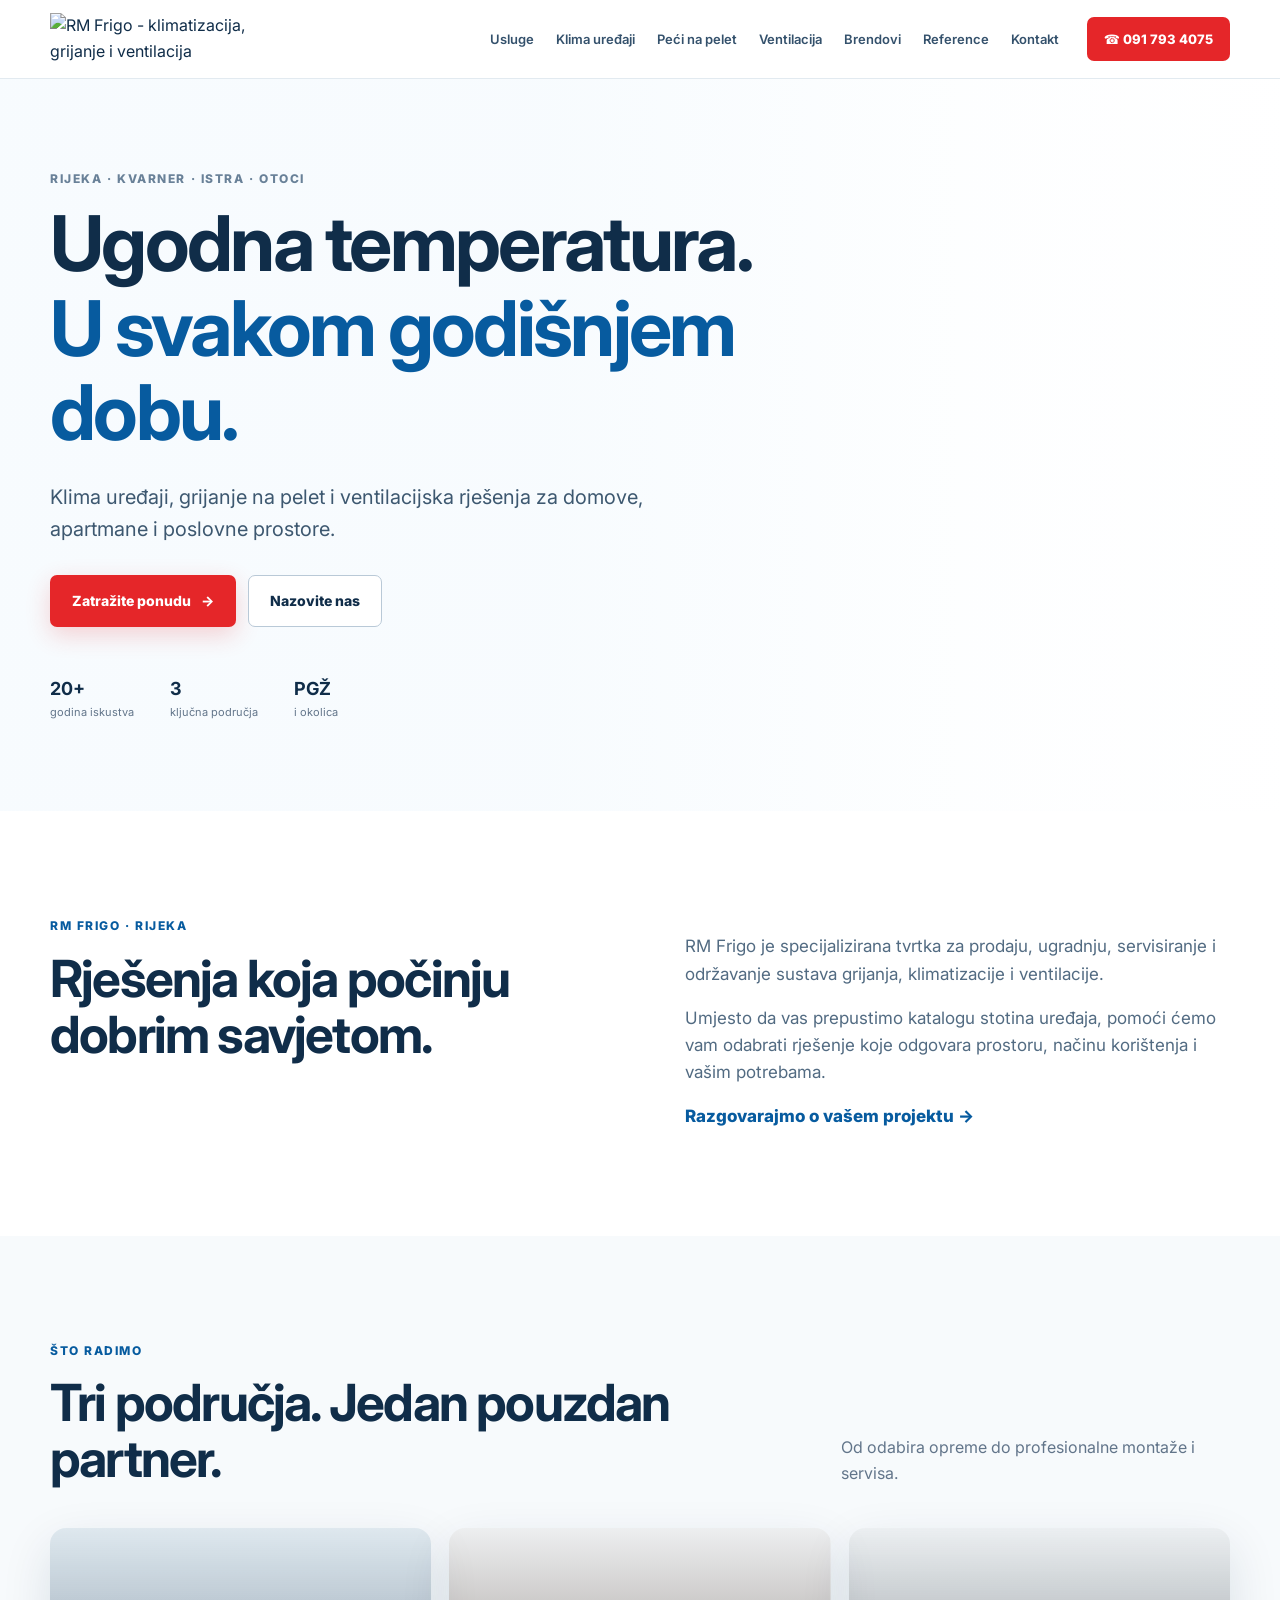
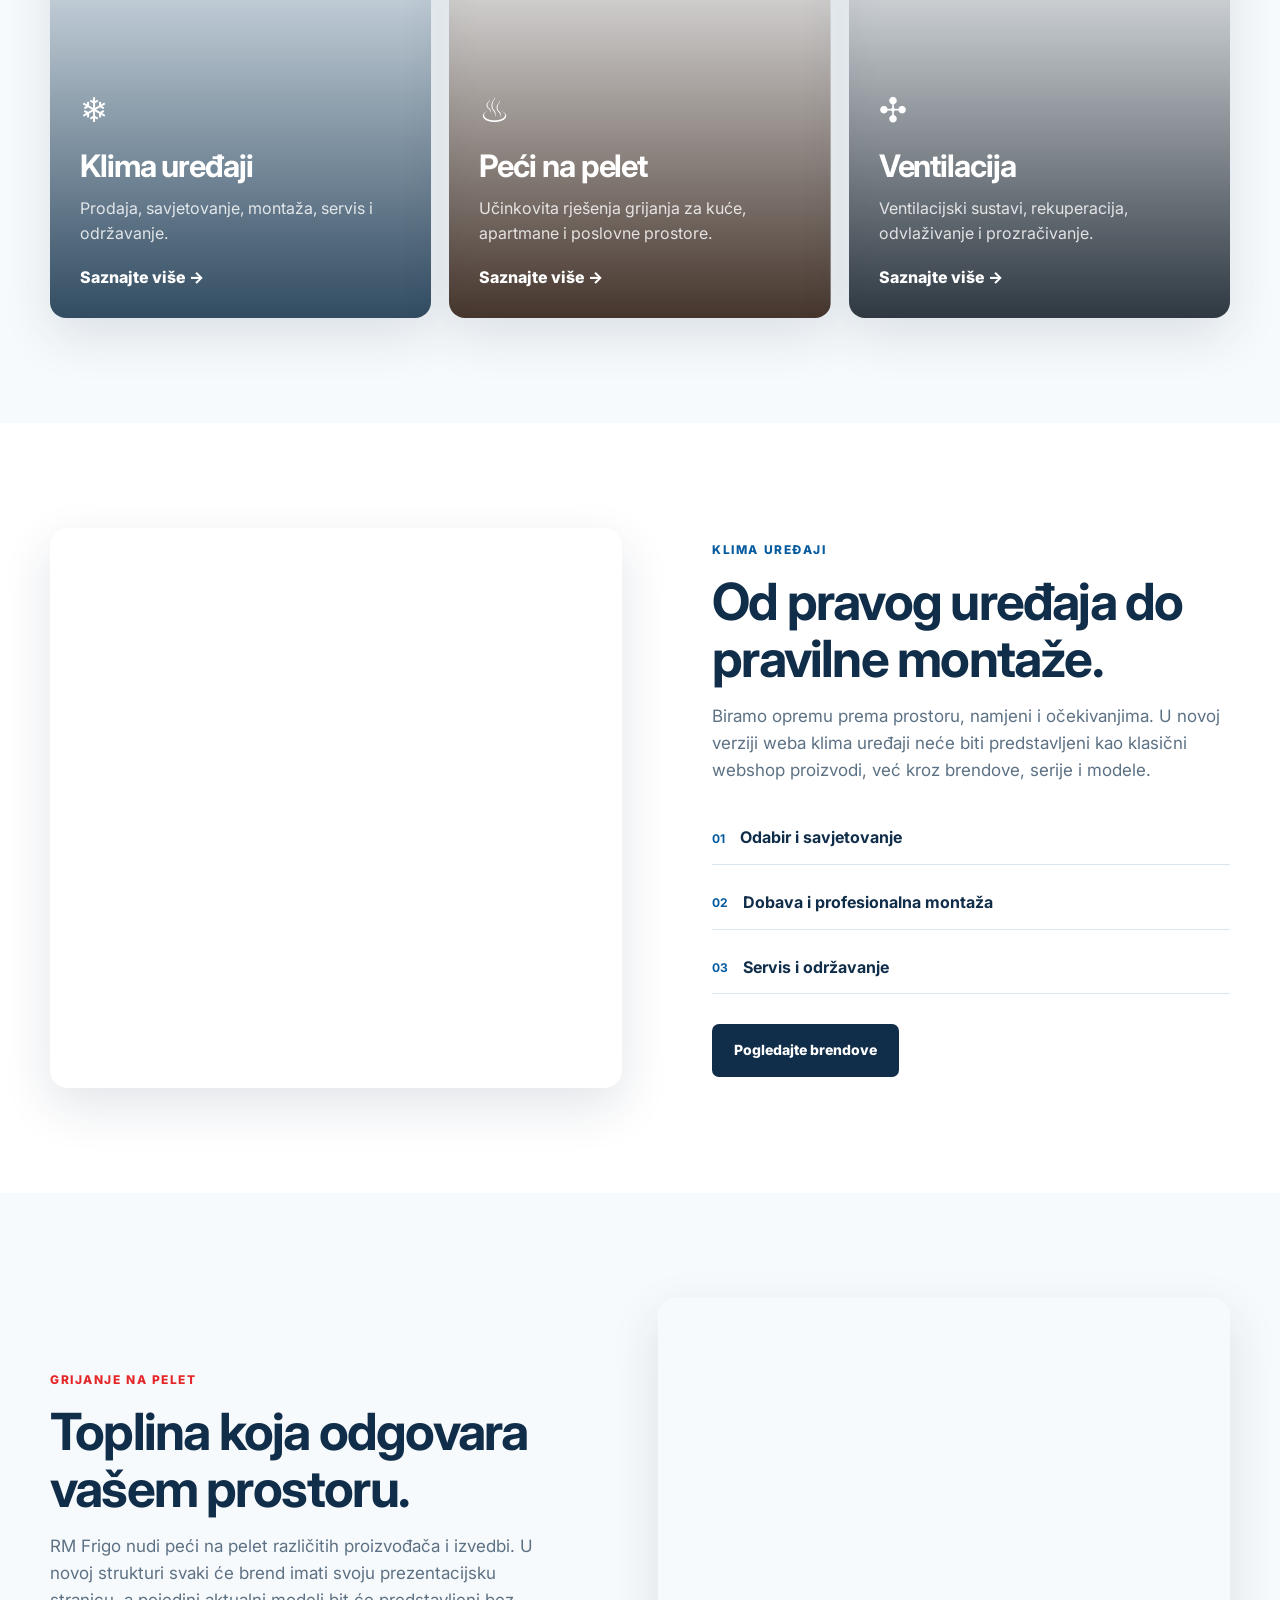
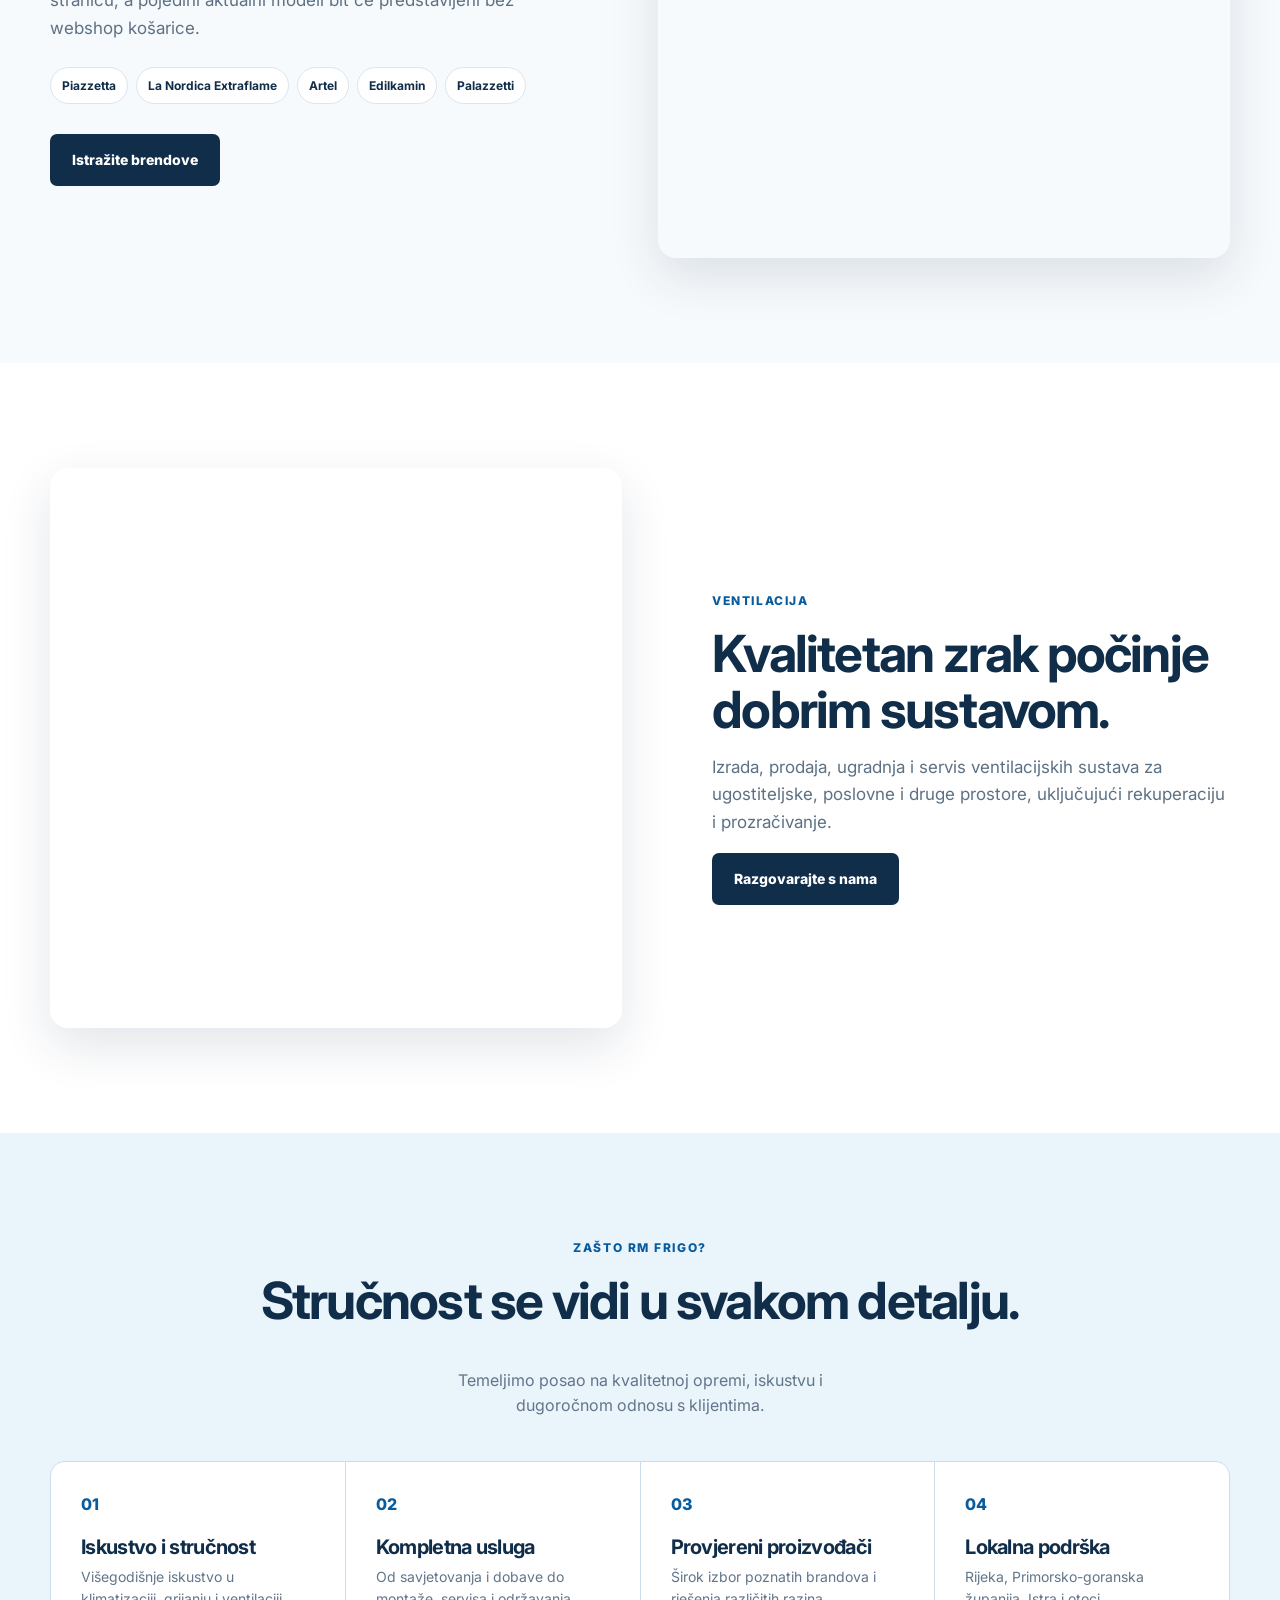
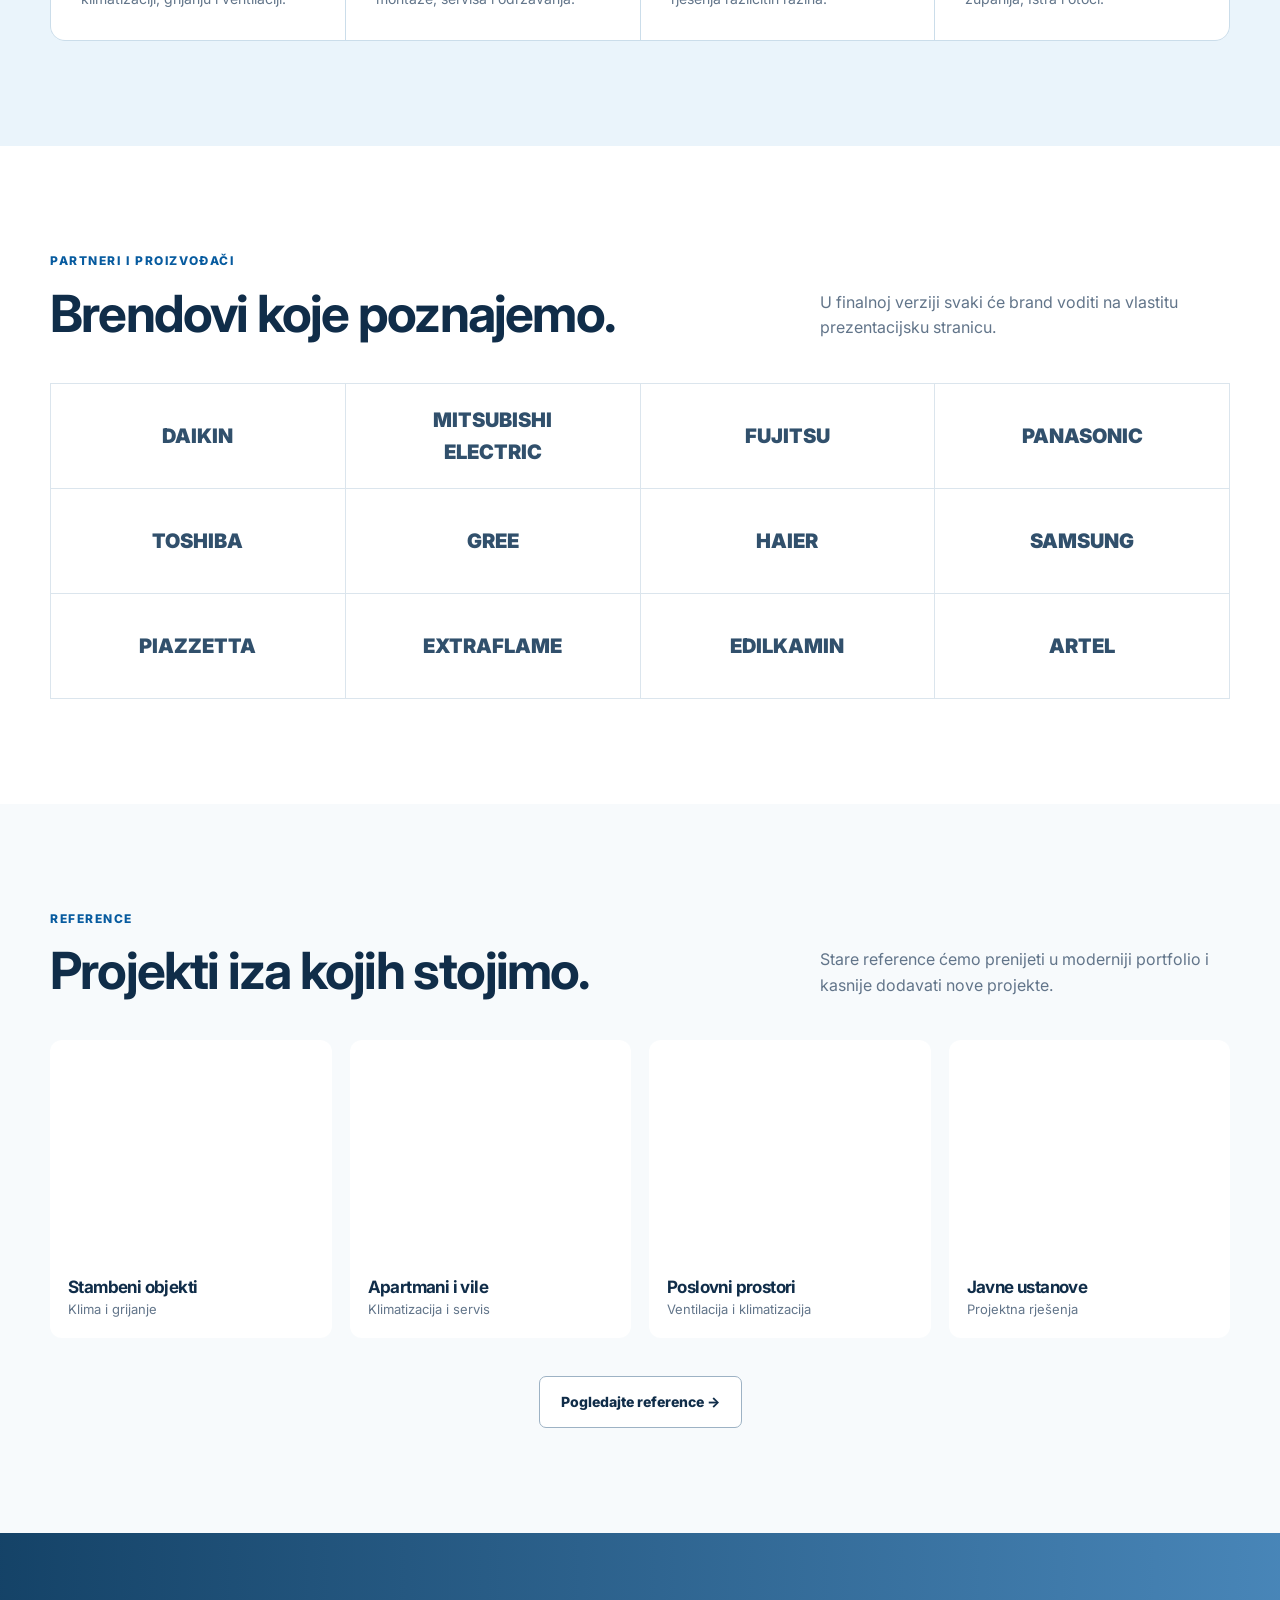
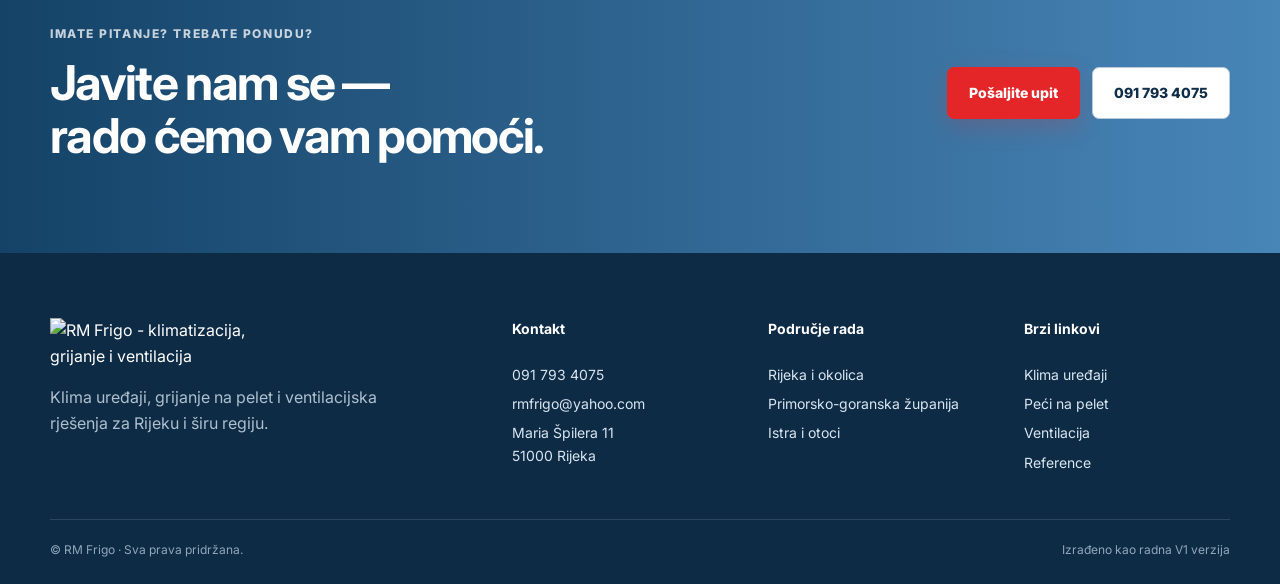
==== index.html @ 2dd7a00b "Add files via upload" ====
<!doctype html>
<html lang="hr">
<head>
  <meta charset="utf-8">
  <meta name="viewport" content="width=device-width, initial-scale=1">
  <title>RM Frigo | Klimatizacija, grijanje i ventilacija</title>
  <meta name="description" content="RM Frigo Rijeka – klima uređaji, grijanje na pelet, ventilacija, montaža i servis.">
  <link rel="preconnect" href="https://fonts.googleapis.com">
  <link rel="preconnect" href="https://fonts.gstatic.com" crossorigin>
  <link href="https://fonts.googleapis.com/css2?family=Inter:wght@400;500;600;700;800&display=swap" rel="stylesheet">
  <link rel="stylesheet" href="styles.css">
</head>
<body>
<header class="site-header" id="top">
  <div class="container nav-wrap">
    <a class="brand" href="#top" aria-label="RM Frigo početna">
      <!-- Privremeni znak. Originalni RM Frigo logo ćemo ubaciti kada ga dobijemo kao datoteku. -->
      <img class="brand-logo" src="https://rmfrigo.hr/wordpress/wp-content/uploads/2014/05/klima-uredjaji-rijeka-peci-na-pelet-rm-frigo-logo12.png" alt="RM Frigo - klimatizacija, grijanje i ventilacija">
    </a>

    <button class="menu-toggle" aria-label="Otvori izbornik" aria-expanded="false">
      <span></span><span></span><span></span>
    </button>

    <nav class="main-nav">
      <a href="#usluge">Usluge</a>
      <a href="#klima">Klima uređaji</a>
      <a href="#peleti">Peći na pelet</a>
      <a href="#ventilacija">Ventilacija</a>
      <a href="#brendovi">Brendovi</a>
      <a href="#reference">Reference</a>
      <a href="#kontakt">Kontakt</a>
    </nav>

    <a class="nav-phone" href="tel:+385917934075">
      <span>☎</span> 091 793 4075
    </a>
  </div>
</header>

<main>
  <section class="hero">
    <div class="hero-image"></div>
    <div class="hero-overlay"></div>
    <div class="container hero-content">
      <div class="eyebrow">Rijeka · Kvarner · Istra · otoci</div>
      <h1>Ugodna temperatura.<br><span>U svakom godišnjem dobu.</span></h1>
      <p class="hero-lead">Klima uređaji, grijanje na pelet i ventilacijska rješenja za domove, apartmane i poslovne prostore.</p>
      <div class="hero-actions">
        <a class="btn btn-primary" href="#kontakt">Zatražite ponudu <span>→</span></a>
        <a class="btn btn-light" href="tel:+385917934075">Nazovite nas</a>
      </div>
      <div class="trust-row">
        <div><strong>20+</strong><span>godina iskustva</span></div>
        <div><strong>3</strong><span>ključna područja</span></div>
        <div><strong>PGŽ</strong><span>i okolica</span></div>
      </div>
    </div>
  </section>

  <section class="intro section">
    <div class="container split">
      <div>
        <div class="eyebrow blue">RM FRIGO · RIJEKA</div>
        <h2>Rješenja koja počinju dobrim savjetom.</h2>
      </div>
      <div class="intro-copy">
        <p>RM Frigo je specijalizirana tvrtka za prodaju, ugradnju, servisiranje i održavanje sustava grijanja, klimatizacije i ventilacije.</p>
        <p>Umjesto da vas prepustimo katalogu stotina uređaja, pomoći ćemo vam odabrati rješenje koje odgovara prostoru, načinu korištenja i vašim potrebama.</p>
        <a class="text-link" href="#kontakt">Razgovarajmo o vašem projektu →</a>
      </div>
    </div>
  </section>

  <section class="services section" id="usluge">
    <div class="container">
      <div class="section-head">
        <div>
          <div class="eyebrow blue">ŠTO RADIMO</div>
          <h2>Tri područja. Jedan pouzdan partner.</h2>
        </div>
        <p>Od odabira opreme do profesionalne montaže i servisa.</p>
      </div>

      <div class="service-grid">
        <a class="service-card card-ac" href="#klima">
          <div class="service-bg"></div>
          <div class="service-content">
            <span class="service-icon">❄</span>
            <h3>Klima uređaji</h3>
            <p>Prodaja, savjetovanje, montaža, servis i održavanje.</p>
            <span class="card-link">Saznajte više →</span>
          </div>
        </a>

        <a class="service-card card-pellet" href="#peleti">
          <div class="service-bg"></div>
          <div class="service-content">
            <span class="service-icon">♨</span>
            <h3>Peći na pelet</h3>
            <p>Učinkovita rješenja grijanja za kuće, apartmane i poslovne prostore.</p>
            <span class="card-link">Saznajte više →</span>
          </div>
        </a>

        <a class="service-card card-vent" href="#ventilacija">
          <div class="service-bg"></div>
          <div class="service-content">
            <span class="service-icon">✣</span>
            <h3>Ventilacija</h3>
            <p>Ventilacijski sustavi, rekuperacija, odvlaživanje i prozračivanje.</p>
            <span class="card-link">Saznajte više →</span>
          </div>
        </a>
      </div>
    </div>
  </section>

  <section class="feature section" id="klima">
    <div class="container feature-grid">
      <div class="feature-photo photo-ac"></div>
      <div class="feature-copy">
        <div class="eyebrow blue">KLIMA UREĐAJI</div>
        <h2>Od pravog uređaja do pravilne montaže.</h2>
        <p>Biramo opremu prema prostoru, namjeni i očekivanjima. U novoj verziji weba klima uređaji neće biti predstavljeni kao klasični webshop proizvodi, već kroz brendove, serije i modele.</p>
        <div class="mini-list">
          <div><b>01</b><span>Odabir i savjetovanje</span></div>
          <div><b>02</b><span>Dobava i profesionalna montaža</span></div>
          <div><b>03</b><span>Servis i održavanje</span></div>
        </div>
        <a class="btn btn-dark" href="#brendovi">Pogledajte brendove</a>
      </div>
    </div>
  </section>

  <section class="feature section alt" id="peleti">
    <div class="container feature-grid reverse">
      <div class="feature-photo photo-pellet"></div>
      <div class="feature-copy">
        <div class="eyebrow red">GRIJANJE NA PELET</div>
        <h2>Toplina koja odgovara vašem prostoru.</h2>
        <p>RM Frigo nudi peći na pelet različitih proizvođača i izvedbi. U novoj strukturi svaki će brend imati svoju prezentacijsku stranicu, a pojedini aktualni modeli bit će predstavljeni bez webshop košarice.</p>
        <div class="chips">
          <span>Piazzetta</span><span>La Nordica Extraflame</span><span>Artel</span><span>Edilkamin</span><span>Palazzetti</span>
        </div>
        <a class="btn btn-dark" href="#brendovi">Istražite brendove</a>
      </div>
    </div>
  </section>

  <section class="feature section" id="ventilacija">
    <div class="container feature-grid">
      <div class="feature-photo photo-vent"></div>
      <div class="feature-copy">
        <div class="eyebrow blue">VENTILACIJA</div>
        <h2>Kvalitetan zrak počinje dobrim sustavom.</h2>
        <p>Izrada, prodaja, ugradnja i servis ventilacijskih sustava za ugostiteljske, poslovne i druge prostore, uključujući rekuperaciju i prozračivanje.</p>
        <a class="btn btn-dark" href="#kontakt">Razgovarajte s nama</a>
      </div>
    </div>
  </section>

  <section class="why section">
    <div class="container">
      <div class="section-head centered">
        <div>
          <div class="eyebrow blue">ZAŠTO RM FRIGO?</div>
          <h2>Stručnost se vidi u svakom detalju.</h2>
        </div>
        <p>Temeljimo posao na kvalitetnoj opremi, iskustvu i dugoročnom odnosu s klijentima.</p>
      </div>
      <div class="why-grid">
        <article><span>01</span><h3>Iskustvo i stručnost</h3><p>Višegodišnje iskustvo u klimatizaciji, grijanju i ventilaciji.</p></article>
        <article><span>02</span><h3>Kompletna usluga</h3><p>Od savjetovanja i dobave do montaže, servisa i održavanja.</p></article>
        <article><span>03</span><h3>Provjereni proizvođači</h3><p>Širok izbor poznatih brandova i rješenja različitih razina.</p></article>
        <article><span>04</span><h3>Lokalna podrška</h3><p>Rijeka, Primorsko-goranska županija, Istra i otoci.</p></article>
      </div>
    </div>
  </section>

  <section class="brands section" id="brendovi">
    <div class="container">
      <div class="section-head">
        <div>
          <div class="eyebrow blue">PARTNERI I PROIZVOĐAČI</div>
          <h2>Brendovi koje poznajemo.</h2>
        </div>
        <p>U finalnoj verziji svaki će brand voditi na vlastitu prezentacijsku stranicu.</p>
      </div>
      <div class="brand-grid">
        <div>DAIKIN</div><div>MITSUBISHI<br>ELECTRIC</div><div>FUJITSU</div><div>PANASONIC</div>
        <div>TOSHIBA</div><div>GREE</div><div>HAIER</div><div>SAMSUNG</div>
        <div>PIAZZETTA</div><div>EXTRAFLAME</div><div>EDILKAMIN</div><div>ARTEL</div>
      </div>
    </div>
  </section>

  <section class="projects section" id="reference">
    <div class="container">
      <div class="section-head">
        <div>
          <div class="eyebrow blue">REFERENCE</div>
          <h2>Projekti iza kojih stojimo.</h2>
        </div>
        <p>Stare reference ćemo prenijeti u moderniji portfolio i kasnije dodavati nove projekte.</p>
      </div>
      <div class="project-grid">
        <article><div class="project-img p1"></div><h3>Stambeni objekti</h3><p>Klima i grijanje</p></article>
        <article><div class="project-img p2"></div><h3>Apartmani i vile</h3><p>Klimatizacija i servis</p></article>
        <article><div class="project-img p3"></div><h3>Poslovni prostori</h3><p>Ventilacija i klimatizacija</p></article>
        <article><div class="project-img p4"></div><h3>Javne ustanove</h3><p>Projektna rješenja</p></article>
      </div>
      <div class="center"><a class="btn btn-outline" href="#kontakt">Pogledajte reference →</a></div>
    </div>
  </section>

  <section class="cta" id="kontakt">
    <div class="cta-bg"></div>
    <div class="container cta-inner">
      <div>
        <div class="eyebrow light">IMATE PITANJE? TREBATE PONUDU?</div>
        <h2>Javite nam se —<br>rado ćemo vam pomoći.</h2>
      </div>
      <div class="cta-actions">
        <a class="btn btn-primary" href="mailto:rmfrigo@yahoo.com">Pošaljite upit</a>
        <a class="btn btn-light" href="tel:+385917934075">091 793 4075</a>
      </div>
    </div>
  </section>
</main>

<footer class="footer">
  <div class="container footer-grid">
    <div>
      <a class="brand footer-brand" href="#top">
        <img class="brand-logo" src="https://rmfrigo.hr/wordpress/wp-content/uploads/2014/05/klima-uredjaji-rijeka-peci-na-pelet-rm-frigo-logo12.png" alt="RM Frigo - klimatizacija, grijanje i ventilacija">
      </a>
      <p>Klima uređaji, grijanje na pelet i ventilacijska rješenja za Rijeku i širu regiju.</p>
    </div>
    <div>
      <h4>Kontakt</h4>
      <a href="tel:+385917934075">091 793 4075</a>
      <a href="mailto:rmfrigo@yahoo.com">rmfrigo@yahoo.com</a>
      <span>Maria Špilera 11<br>51000 Rijeka</span>
    </div>
    <div>
      <h4>Područje rada</h4>
      <span>Rijeka i okolica</span>
      <span>Primorsko-goranska županija</span>
      <span>Istra i otoci</span>
    </div>
    <div>
      <h4>Brzi linkovi</h4>
      <a href="#klima">Klima uređaji</a>
      <a href="#peleti">Peći na pelet</a>
      <a href="#ventilacija">Ventilacija</a>
      <a href="#reference">Reference</a>
    </div>
  </div>
  <div class="container footer-bottom">
    <span>© RM Frigo · Sva prava pridržana.</span>
    <span>Izrađeno kao radna V1 verzija</span>
  </div>
</footer>

<script src="script.js"></script>
</body>
</html>
---- styles.css ----
:root{
  --blue:#075b9f;
  --blue-dark:#12395c;
  --blue-soft:#eaf4fb;
  --red:#e52629;
  --ink:#102d49;
  --muted:#62758a;
  --line:#dbe5ed;
  --bg:#f7fafc;
  --white:#fff;
  --shadow:0 18px 50px rgba(16,45,73,.12);
}
*{box-sizing:border-box}
html{scroll-behavior:smooth}
body{margin:0;font-family:Inter,system-ui,-apple-system,BlinkMacSystemFont,"Segoe UI",sans-serif;color:var(--ink);background:#fff;line-height:1.6}
a{color:inherit;text-decoration:none}
.container{width:min(1180px,calc(100% - 48px));margin:auto}
.site-header{position:sticky;top:0;z-index:50;background:rgba(255,255,255,.96);backdrop-filter:blur(16px);border-bottom:1px solid rgba(219,229,237,.8)}
.nav-wrap{min-height:78px;display:flex;align-items:center;gap:28px}
.brand{display:flex;align-items:center;gap:10px;flex-shrink:0}
.brand-copy{display:flex;flex-direction:column;line-height:1}
.brand-copy strong{font-size:23px;letter-spacing:-.04em}
.brand-copy small{font-size:7px;font-weight:700;letter-spacing:.08em;margin-top:5px;color:#52718d}
.brand-mark{position:relative;width:38px;height:42px;display:block}
.brand-mark i,.brand-mark b,.brand-mark em{position:absolute;display:block;border-radius:2px;transform:skewY(-18deg)}
.brand-mark i{width:28px;height:9px;background:var(--red);top:3px;left:5px}
.brand-mark b{width:28px;height:9px;background:var(--blue);top:16px;left:2px}
.brand-mark em{width:28px;height:9px;background:#50a6df;top:29px;left:0}
.main-nav{display:flex;align-items:center;gap:22px;margin-left:auto}
.main-nav a{font-size:13px;font-weight:600;color:#34516c;position:relative}
.main-nav a:hover{color:var(--blue)}
.nav-phone{background:var(--red);color:#fff;padding:12px 17px;border-radius:7px;font-size:13px;font-weight:800;white-space:nowrap}
.menu-toggle{display:none;background:none;border:0;padding:8px}
.menu-toggle span{display:block;width:24px;height:2px;background:var(--ink);margin:5px}
.hero{min-height:660px;position:relative;display:flex;align-items:center;overflow:hidden}
.hero-image{position:absolute;inset:0;background-image:url("https://images.unsplash.com/photo-1600607687939-ce8a6c25118c?auto=format&fit=crop&w=2200&q=85");background-size:cover;background-position:center}
.hero-overlay{position:absolute;inset:0;background:linear-gradient(90deg,rgba(247,251,254,.98) 0%,rgba(247,251,254,.94) 43%,rgba(247,251,254,.25) 75%,rgba(247,251,254,.02) 100%)}
.hero-content{position:relative;padding:90px 0;max-width:1180px}
.eyebrow{font-size:12px;font-weight:800;letter-spacing:.13em;text-transform:uppercase;color:#698198;margin-bottom:14px}
.eyebrow.blue{color:var(--blue)}
.eyebrow.red{color:var(--red)}
.eyebrow.light{color:rgba(255,255,255,.75)}
h1,h2,h3{line-height:1.1;letter-spacing:-.035em;margin:0}
h1{font-size:clamp(46px,6vw,78px);max-width:800px}
h1 span{color:var(--blue)}
.hero-lead{font-size:20px;max-width:620px;color:#3d5870;margin:25px 0 30px}
.hero-actions{display:flex;gap:12px;flex-wrap:wrap}
.btn{display:inline-flex;align-items:center;justify-content:center;gap:10px;border-radius:7px;padding:14px 21px;font-size:14px;font-weight:800;border:1px solid transparent;transition:.2s ease}
.btn-primary{background:var(--red);color:#fff;box-shadow:0 8px 24px rgba(229,38,41,.2)}
.btn-primary:hover{transform:translateY(-2px)}
.btn-light{background:#fff;color:var(--ink);border-color:#b9c9d7}
.btn-dark{background:var(--ink);color:#fff}
.btn-outline{background:#fff;color:var(--ink);border-color:#9db2c4}
.trust-row{display:flex;gap:36px;margin-top:48px}
.trust-row div{display:flex;flex-direction:column}
.trust-row strong{font-size:18px}
.trust-row span{font-size:11px;color:var(--muted)}
.section{padding:105px 0}
.intro{background:#fff}
.split{display:grid;grid-template-columns:1fr 1fr;gap:90px}
h2{font-size:clamp(34px,4vw,52px)}
.intro-copy{font-size:17px;color:#526b82;max-width:560px}
.text-link,.card-link{font-weight:800;color:var(--blue)}
.section-head{display:flex;justify-content:space-between;align-items:end;gap:40px;margin-bottom:42px}
.section-head>p{max-width:410px;color:var(--muted);margin:0}
.centered{display:flex;flex-direction:column;align-items:center;text-align:center}
.services{background:var(--bg)}
.service-grid{display:grid;grid-template-columns:repeat(3,1fr);gap:18px}
.service-card{height:390px;border-radius:16px;overflow:hidden;position:relative;color:#fff;box-shadow:var(--shadow)}
.service-bg{position:absolute;inset:0;background-size:cover;background-position:center;transition:transform .5s}
.service-card:hover .service-bg{transform:scale(1.04)}
.card-ac .service-bg{background-image:linear-gradient(180deg,rgba(6,73,122,.1),rgba(6,37,63,.82)),url("https://images.unsplash.com/photo-1631545806609-0d0e6b1b0a86?auto=format&fit=crop&w=1000&q=80")}
.card-pellet .service-bg{background-image:linear-gradient(180deg,rgba(53,26,8,.05),rgba(40,21,10,.86)),url("https://images.unsplash.com/photo-1604014237800-1c9102c219da?auto=format&fit=crop&w=1000&q=80")}
.card-vent .service-bg{background-image:linear-gradient(180deg,rgba(24,36,45,.05),rgba(14,25,35,.86)),url("https://images.unsplash.com/photo-1600566753190-17f0baa2a6c3?auto=format&fit=crop&w=1000&q=80")}
.service-content{position:absolute;inset:auto 30px 28px}
.service-icon{font-size:34px}
.service-content h3{font-size:31px;margin:12px 0}
.service-content p{margin:0 0 18px;color:rgba(255,255,255,.82)}
.card-link{color:#fff}
.feature{background:#fff}
.feature.alt{background:var(--bg)}
.feature-grid{display:grid;grid-template-columns:1.05fr .95fr;gap:90px;align-items:center}
.feature-grid.reverse{grid-template-columns:.95fr 1.05fr}
.feature-grid.reverse .feature-photo{order:2}
.feature-photo{min-height:560px;border-radius:18px;background-size:cover;background-position:center;box-shadow:var(--shadow)}
.photo-ac{background-image:url("https://images.unsplash.com/photo-1631545806609-0d0e6b1b0a86?auto=format&fit=crop&w=1300&q=85")}
.photo-pellet{background-image:url("https://images.unsplash.com/photo-1604014237800-1c9102c219da?auto=format&fit=crop&w=1300&q=85")}
.photo-vent{background-image:url("https://images.unsplash.com/photo-1600566753190-17f0baa2a6c3?auto=format&fit=crop&w=1300&q=85")}
.feature-copy p{color:#5d7184;font-size:17px}
.mini-list{margin:28px 0 30px;display:grid;gap:12px}
.mini-list div{display:flex;gap:15px;align-items:center;padding:13px 0;border-bottom:1px solid var(--line)}
.mini-list b{font-size:12px;color:var(--blue)}
.mini-list span{font-weight:700}
.chips{display:flex;flex-wrap:wrap;gap:8px;margin:25px 0 30px}
.chips span{border:1px solid var(--line);padding:8px 11px;border-radius:30px;font-size:12px;font-weight:700;background:#fff}
.why{background:var(--blue-soft)}
.why-grid{display:grid;grid-template-columns:repeat(4,1fr);gap:1px;background:#cbddea;border:1px solid #cbddea;border-radius:15px;overflow:hidden}
.why-grid article{background:#fff;padding:30px}
.why-grid span{color:var(--blue);font-weight:800}
.why-grid h3{font-size:20px;margin:18px 0 8px}
.why-grid p{color:var(--muted);font-size:14px;margin:0}
.brands{background:#fff}
.brand-grid{display:grid;grid-template-columns:repeat(4,1fr);border-top:1px solid var(--line);border-left:1px solid var(--line)}
.brand-grid div{min-height:105px;display:flex;align-items:center;justify-content:center;text-align:center;padding:20px;border-right:1px solid var(--line);border-bottom:1px solid var(--line);font-weight:900;font-size:20px;color:#31506c}
.projects{background:var(--bg)}
.project-grid{display:grid;grid-template-columns:repeat(4,1fr);gap:18px}
.project-grid article{background:#fff;border-radius:12px;overflow:hidden}
.project-img{height:220px;background-size:cover;background-position:center}
.p1{background-image:url("https://images.unsplash.com/photo-1600585154340-be6161a56a0c?auto=format&fit=crop&w=900&q=80")}
.p2{background-image:url("https://images.unsplash.com/photo-1600607687920-4e2a09cf159d?auto=format&fit=crop&w=900&q=80")}
.p3{background-image:url("https://images.unsplash.com/photo-1497366811353-6870744d04b2?auto=format&fit=crop&w=900&q=80")}
.p4{background-image:url("https://images.unsplash.com/photo-1517502884422-41eaead166d4?auto=format&fit=crop&w=900&q=80")}
.project-grid h3{font-size:17px;padding:18px 18px 2px}
.project-grid p{font-size:13px;color:var(--muted);padding:0 18px 18px;margin:0}
.center{text-align:center;margin-top:38px}
.cta{position:relative;color:#fff;overflow:hidden}
.cta-bg{position:absolute;inset:0;background:linear-gradient(90deg,rgba(6,55,94,.94),rgba(8,91,159,.74)),url("https://images.unsplash.com/photo-1473445361085-b9a07f55608b?auto=format&fit=crop&w=2000&q=80") center/cover}
.cta-inner{position:relative;min-height:320px;display:flex;align-items:center;justify-content:space-between;gap:50px}
.cta h2{font-size:48px}
.cta-actions{display:flex;gap:12px;flex-wrap:wrap}
.footer{background:#0e2b46;color:#d9e5ef;padding:65px 0 25px}
.footer-grid{display:grid;grid-template-columns:2fr 1fr 1fr 1fr;gap:50px}
.footer-brand{color:#fff}
.footer p{color:#aebfcd;max-width:360px}
.footer h4{margin:0 0 16px;color:#fff}
.footer-grid>div:not(:first-child){display:flex;flex-direction:column;gap:7px;font-size:14px}
.footer-bottom{border-top:1px solid rgba(255,255,255,.12);margin-top:45px;padding-top:20px;display:flex;justify-content:space-between;color:#8fa7ba;font-size:12px}
@media(max-width:1050px){
  .main-nav{gap:13px}.main-nav a{font-size:12px}.nav-phone{display:none}
}
@media(max-width:820px){
  .container{width:min(100% - 32px,680px)}
  .menu-toggle{display:block;margin-left:auto}
  .main-nav{display:none;position:absolute;top:78px;left:0;right:0;background:#fff;padding:18px 20px;flex-direction:column;align-items:flex-start;border-bottom:1px solid var(--line)}
  .main-nav.open{display:flex}
  .nav-wrap{min-height:70px}
  .hero{min-height:650px}.hero-overlay{background:linear-gradient(90deg,rgba(247,251,254,.97),rgba(247,251,254,.76))}
  .hero-content{padding:70px 0}
  .hero-lead{font-size:17px}
  .split,.feature-grid,.feature-grid.reverse{grid-template-columns:1fr;gap:35px}
  .feature-grid.reverse .feature-photo{order:0}
  .service-grid,.project-grid{grid-template-columns:1fr}
  .service-card{height:340px}
  .feature-photo{min-height:380px}
  .why-grid{grid-template-columns:1fr 1fr}
  .brand-grid{grid-template-columns:1fr 1fr}
  .section{padding:75px 0}
  .section-head{display:block}.section-head>p{margin-top:15px}
  .cta-inner{padding:70px 0;display:block}.cta-actions{margin-top:25px}
  .cta h2{font-size:38px}
  .footer-grid{grid-template-columns:1fr 1fr}
}
@media(max-width:520px){
  .container{width:calc(100% - 28px)}
  h1{font-size:43px}
  .trust-row{gap:18px}
  .trust-row strong{font-size:15px}
  .why-grid,.brand-grid,.footer-grid{grid-template-columns:1fr}
  .brand-grid div{min-height:80px}
  .footer-bottom{display:block}.footer-bottom span{display:block;margin-top:6px}
}

/* V2 — original RM Frigo logo */
.brand-logo{
  display:block;
  width:clamp(150px, 17vw, 205px);
  height:auto;
  max-height:64px;
  object-fit:contain;
  object-position:left center;
}
.site-footer .brand-logo{
  width:clamp(145px, 16vw, 190px);
  max-height:58px;
}
@media (max-width: 700px){
  .brand-logo{width:150px; max-height:54px;}
  .site-footer .brand-logo{width:145px;}
}
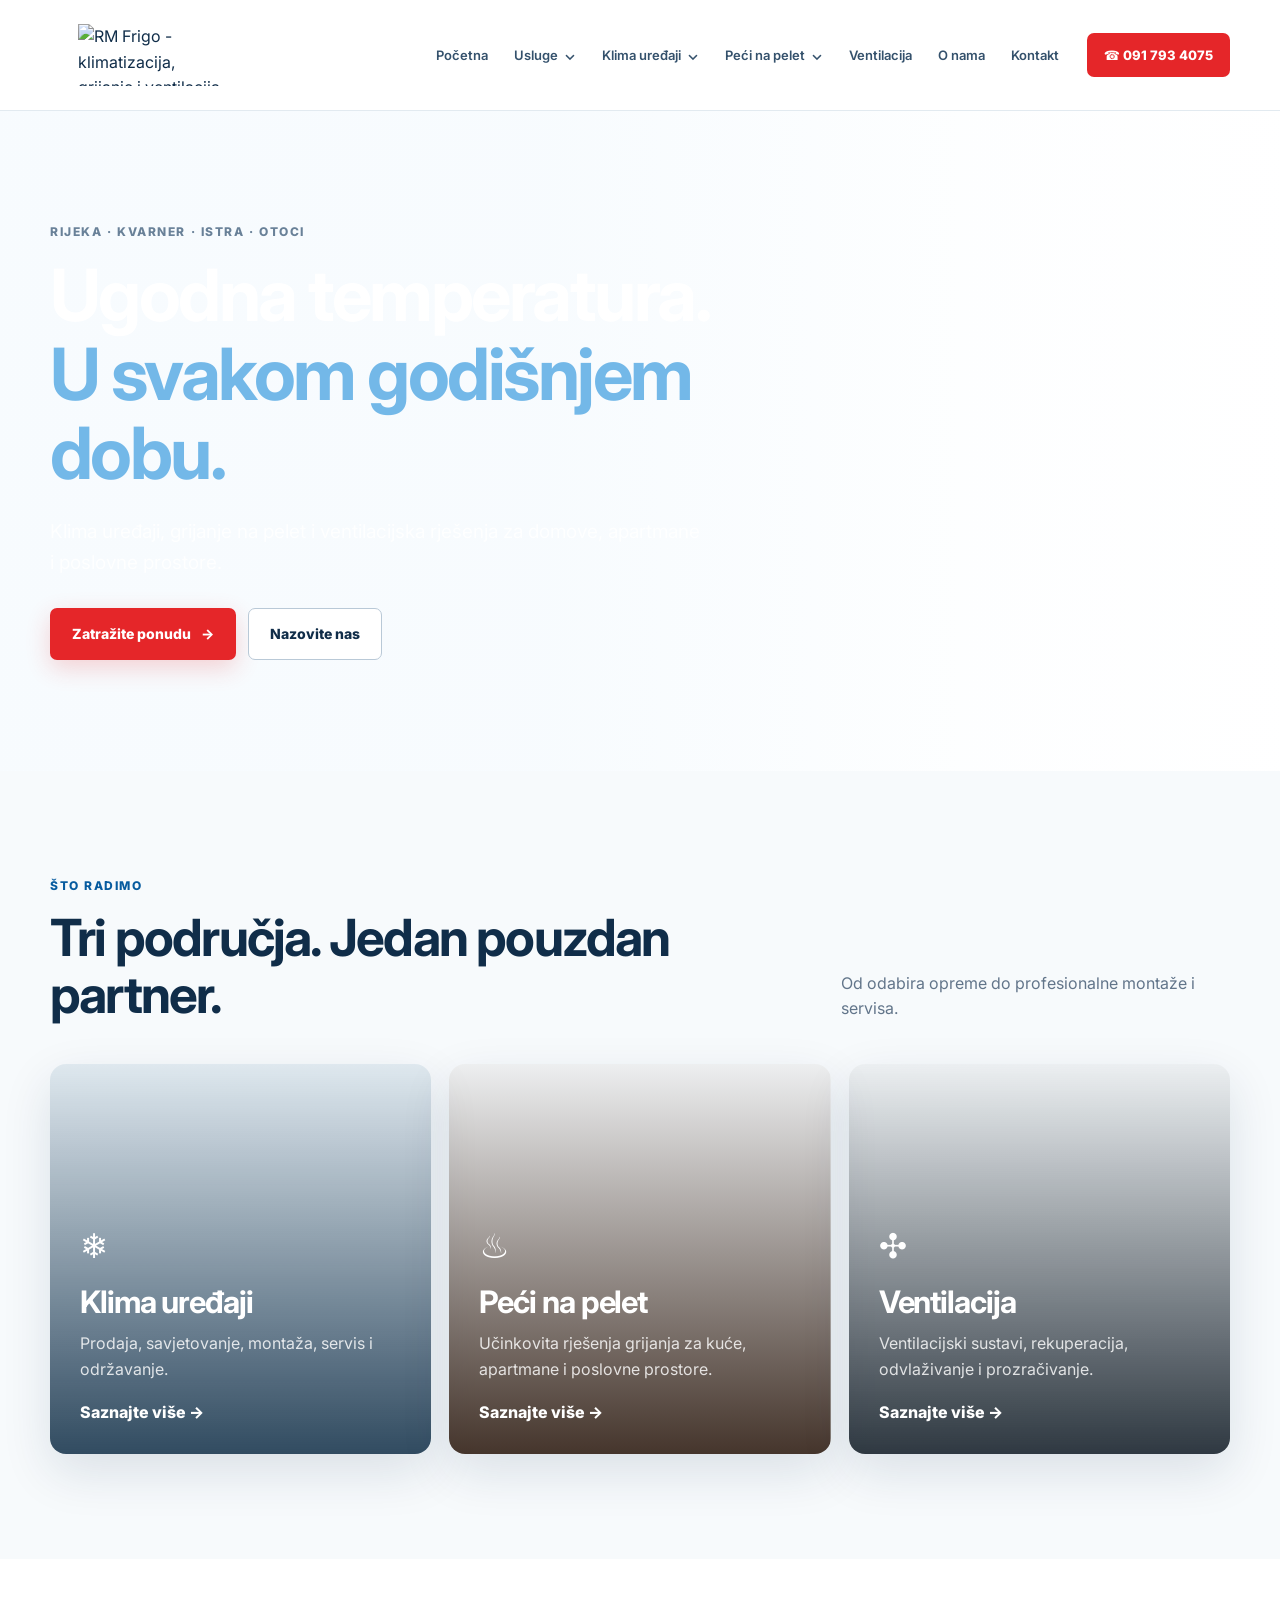
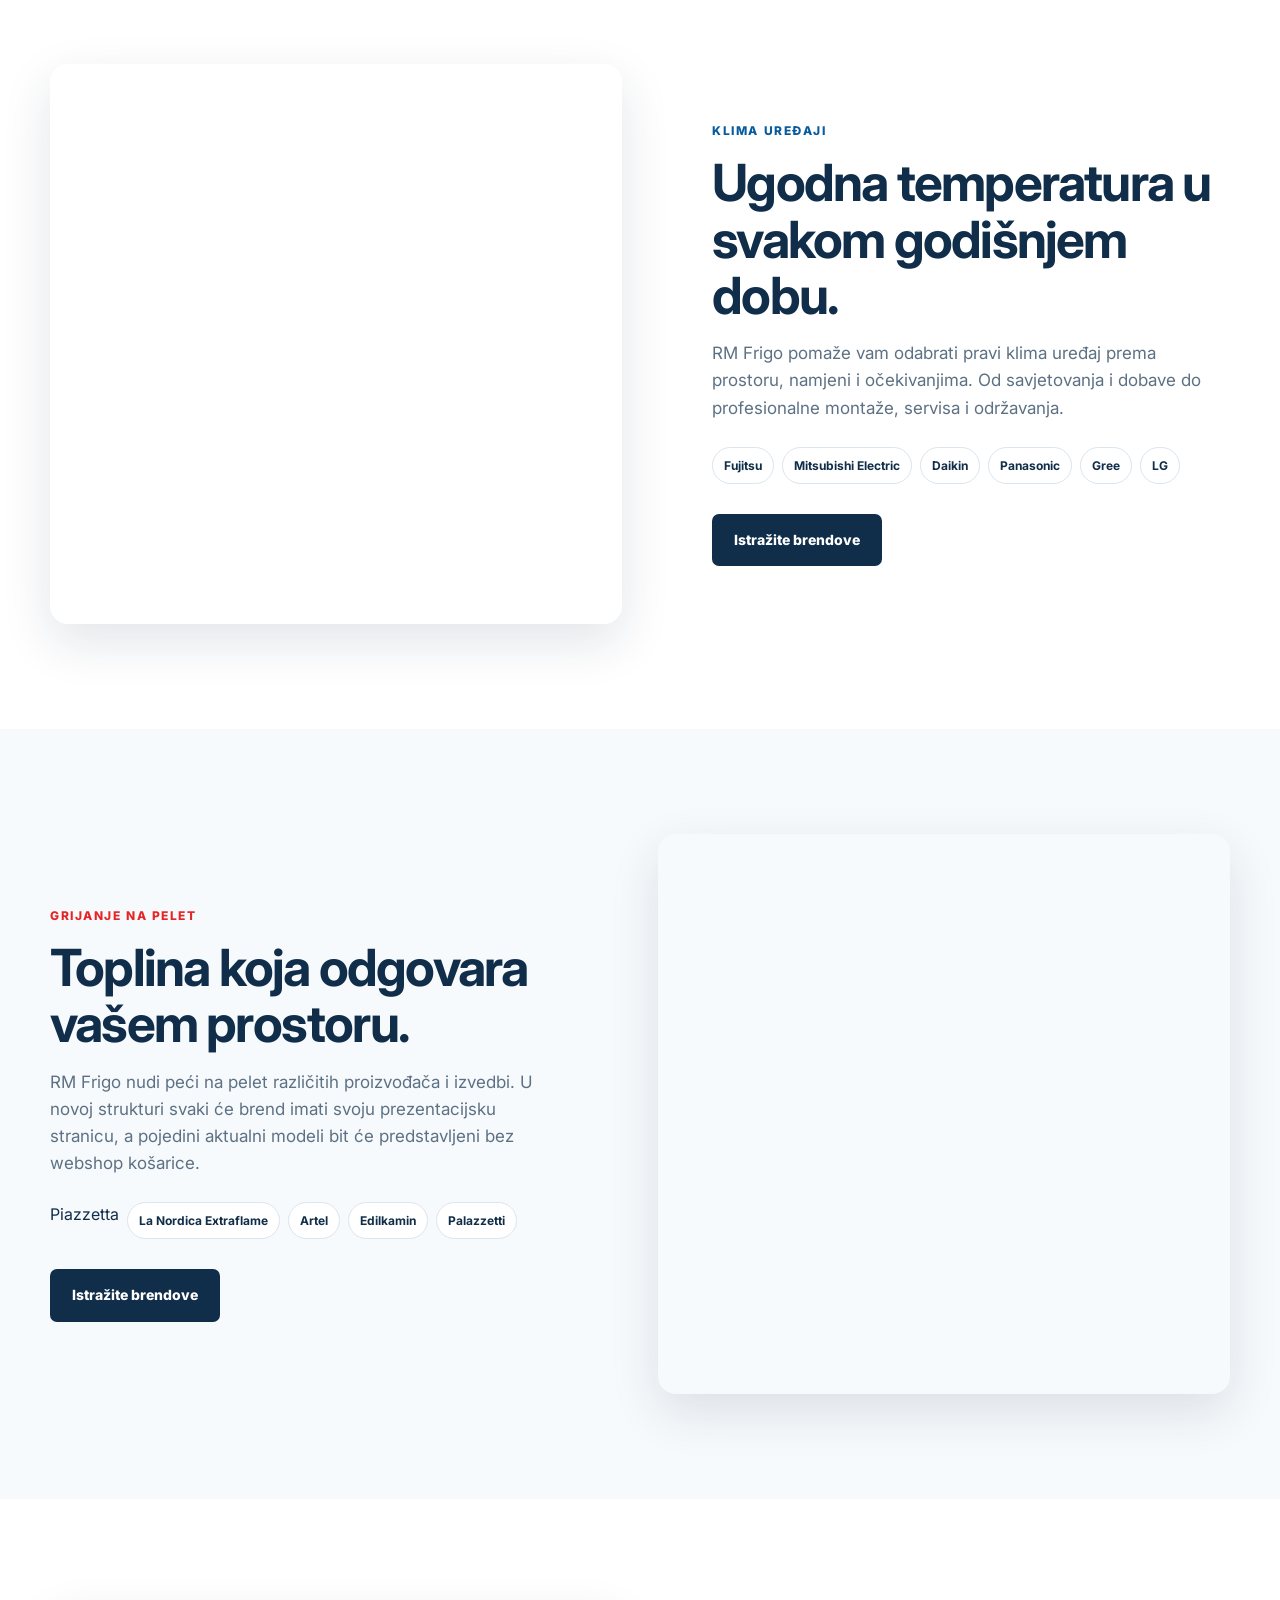
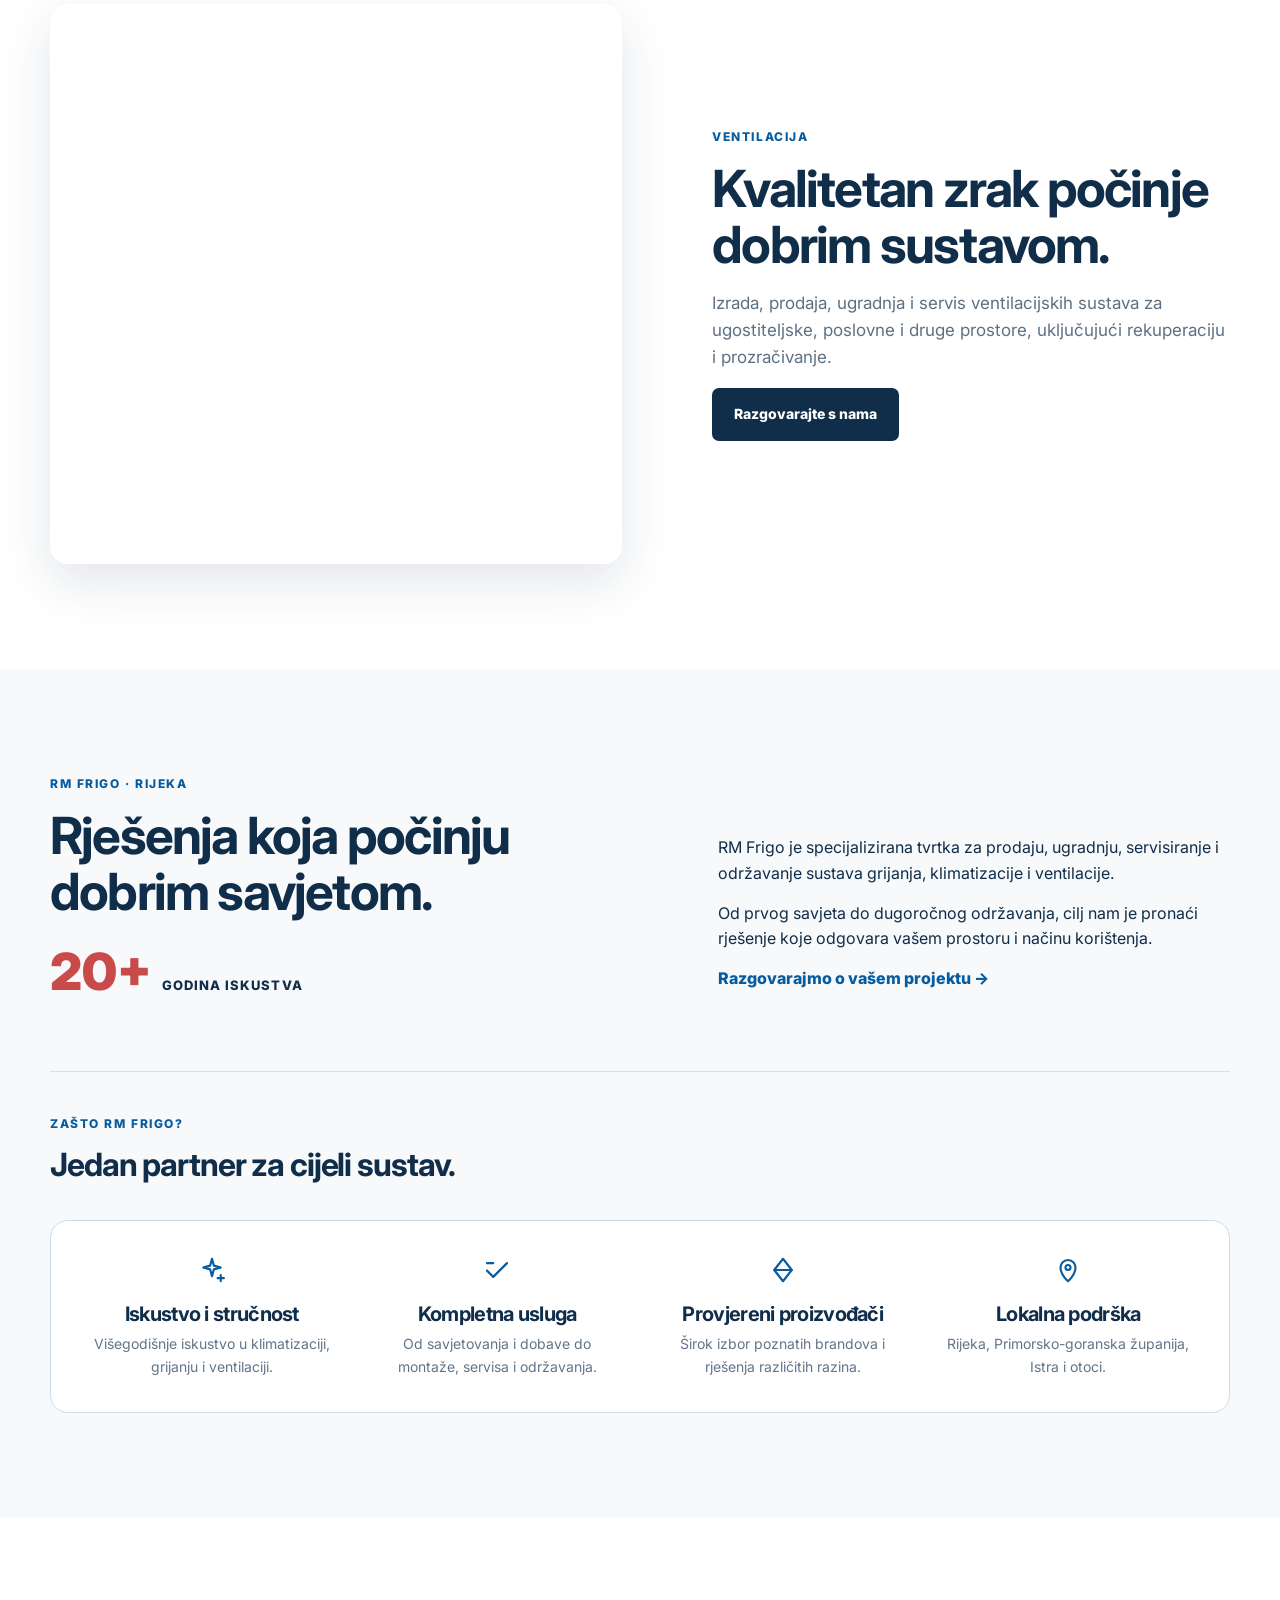
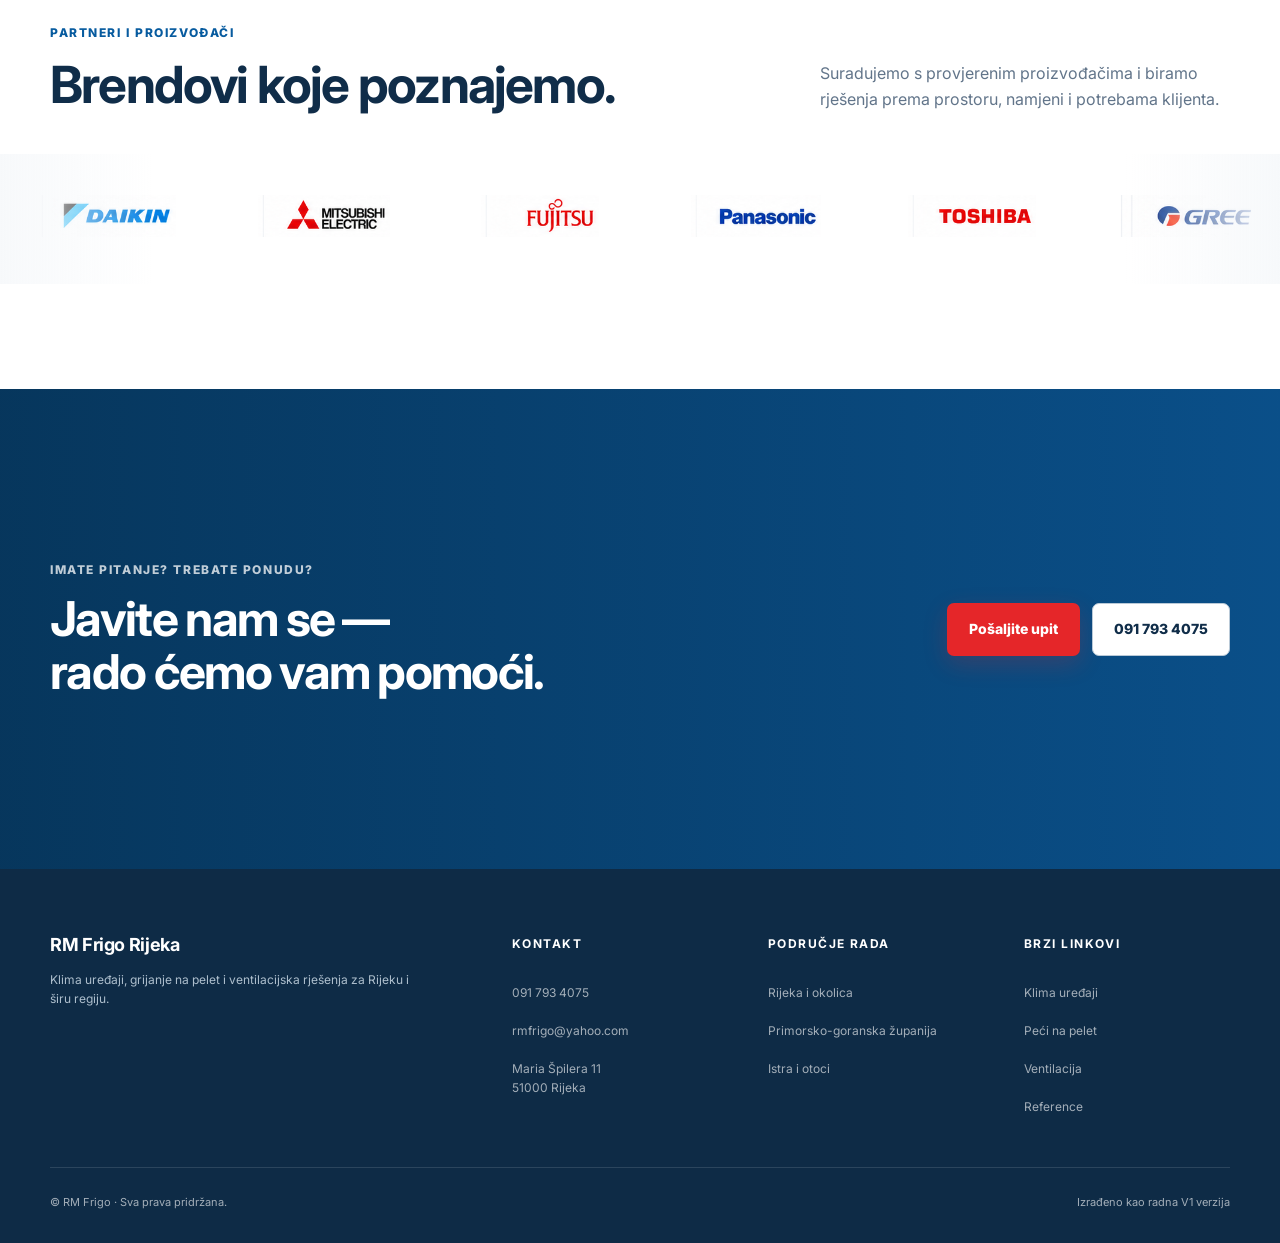
==== commit e33f0ae6: "Add files via upload" ====
--- a/index.html
+++ b/index.html
@@ -1,14 +1,15 @@
 <!doctype html>
 <html lang="hr">
 <head>
-  <meta charset="utf-8">
+<link rel="stylesheet" href="css/index.css">
+<meta charset="utf-8">
   <meta name="viewport" content="width=device-width, initial-scale=1">
   <title>RM Frigo | Klimatizacija, grijanje i ventilacija</title>
   <meta name="description" content="RM Frigo Rijeka – klima uređaji, grijanje na pelet, ventilacija, montaža i servis.">
   <link rel="preconnect" href="https://fonts.googleapis.com">
   <link rel="preconnect" href="https://fonts.gstatic.com" crossorigin>
   <link href="https://fonts.googleapis.com/css2?family=Inter:wght@400;500;600;700;800&display=swap" rel="stylesheet">
-  <link rel="stylesheet" href="styles.css">
+<link rel="stylesheet" href="css/index.css">
 </head>
 <body>
 <header class="site-header" id="top">
@@ -22,15 +23,58 @@
       <span></span><span></span><span></span>
     </button>
 
-    <nav class="main-nav">
-      <a href="#usluge">Usluge</a>
-      <a href="#klima">Klima uređaji</a>
-      <a href="#peleti">Peći na pelet</a>
-      <a href="#ventilacija">Ventilacija</a>
-      <a href="#brendovi">Brendovi</a>
-      <a href="#reference">Reference</a>
-      <a href="#kontakt">Kontakt</a>
-    </nav>
+    <nav class="main-nav" aria-label="Glavna navigacija">
+  <a href="index.html" title="Početna stranica RM Frigo">Početna</a>
+  <div class="nav-dropdown">
+    <a href="index.html#usluge" title="Usluge RM Frigo">Usluge <span class="nav-caret" aria-hidden="true">⌄</span></a>
+    <ul class="dropdown-menu">
+      <li><a href="prodaja-klima-uredaja.html" title="Prodaja klima uređaja Rijeka">Prodaja klima uređaja</a></li>
+      <li><a href="index.html#usluge" title="Ugradnja klima uređaja">Ugradnja klima uređaja</a></li>
+      <li><a href="index.html#usluge" title="Servis klima uređaja">Servis klima uređaja</a></li>
+      <li><a href="index.html#usluge" title="Prodaja i ugradnja peći na pelet">Prodaja i ugradnja peći na pelet</a></li>
+      <li><a href="index.html#usluge" title="Prodaja i ugradnja ventilacijskih sustava">Prodaja i ugradnja ventilacijskih sustava</a></li>
+    </ul>
+  </div>
+  <div class="nav-dropdown">
+    <a href="index.html#klima" title="Klima uređaji Rijeka">Klima uređaji <span class="nav-caret" aria-hidden="true">⌄</span></a>
+    <ul class="dropdown-menu">
+      <li><a href="index.html#klima" title="Fujitsu klima uređaji">Fujitsu</a></li>
+      <li><a href="mitsubishi-electric.html" title="Mitsubishi Electric klima uređaji">Mitsubishi Electric</a></li>
+      <li><a href="index.html#klima" title="Hitachi klima uređaji">Hitachi</a></li>
+      <li><a href="index.html#klima" title="Daikin klima uređaji">Daikin</a></li>
+      <li><a href="index.html#klima" title="Panasonic klima uređaji">Panasonic</a></li>
+      <li><a href="index.html#klima" title="Toshiba klima uređaji">Toshiba</a></li>
+      <li><a href="index.html#klima" title="Maxon klima uređaji">Maxon</a></li>
+      <li><a href="index.html#klima" title="Gree klima uređaji">Gree</a></li>
+      <li><a href="index.html#klima" title="Haier klima uređaji">Haier</a></li>
+      <li><a href="index.html#klima" title="Samsung klima uređaji">Samsung</a></li>
+      <li><a href="index.html#klima" title="Azuri klima uređaji">Azuri</a></li>
+      <li><a href="index.html#klima" title="LG klima uređaji">LG</a></li>
+      <li><a href="index.html#klima" title="Klima uređaji bez vanjske jedinice">Klima uređaji bez vanjske jedinice</a></li>
+    </ul>
+  </div>
+  <div class="nav-dropdown">
+    <a href="index.html#peleti" title="Peći na pelet Rijeka">Peći na pelet <span class="nav-caret" aria-hidden="true">⌄</span></a>
+    <ul class="dropdown-menu">
+      <li><a href="piazzetta.html" title="Piazzetta peći na pelet">Piazzetta</a></li>
+      <li><a href="index.html#peleti" title="Artel peći na pelet">Artel</a></li>
+      <li><a href="index.html#peleti" title="Metel peći na pelet">Metel</a></li>
+      <li><a href="index.html#peleti" title="Kalor peći na pelet">Kalor</a></li>
+      <li><a href="index.html#peleti" title="Krone peći na pelet">Krone</a></li>
+      <li><a href="index.html#peleti" title="La Nordica Extraflame peći na pelet">La Nordica Extraflame</a></li>
+      <li><a href="index.html#peleti" title="Eledi peći na pelet">Eledi</a></li>
+      <li><a href="index.html#peleti" title="Edilkamin peći na pelet">Edilkamin</a></li>
+      <li><a href="index.html#peleti" title="Centropelet peći na pelet">Centropelet</a></li>
+      <li><a href="index.html#peleti" title="Superior peći na pelet">Superior</a></li>
+      <li><a href="index.html#peleti" title="Ecospar peći na pelet">Ecospar</a></li>
+      <li><a href="index.html#peleti" title="IRC peći na pelet">IRC</a></li>
+      <li><a href="index.html#peleti" title="Palazzetti peći na pelet">Palazzetti</a></li>
+    </ul>
+  </div>
+  <a href="ventilacija.html" title="Ventilacija Rijeka">Ventilacija</a>
+  <a href="index.html#o-nama" title="O nama RM Frigo">O nama</a>
+  <a href="index.html#kontakt" title="Kontakt RM Frigo Rijeka">Kontakt</a>
+</nav>
 
     <a class="nav-phone" href="tel:+385917934075">
       <span>☎</span> 091 793 4075
@@ -50,25 +94,7 @@
         <a class="btn btn-primary" href="#kontakt">Zatražite ponudu <span>→</span></a>
         <a class="btn btn-light" href="tel:+385917934075">Nazovite nas</a>
       </div>
-      <div class="trust-row">
-        <div><strong>20+</strong><span>godina iskustva</span></div>
-        <div><strong>3</strong><span>ključna područja</span></div>
-        <div><strong>PGŽ</strong><span>i okolica</span></div>
-      </div>
-    </div>
-  </section>
-
-  <section class="intro section">
-    <div class="container split">
-      <div>
-        <div class="eyebrow blue">RM FRIGO · RIJEKA</div>
-        <h2>Rješenja koja počinju dobrim savjetom.</h2>
-      </div>
-      <div class="intro-copy">
-        <p>RM Frigo je specijalizirana tvrtka za prodaju, ugradnju, servisiranje i održavanje sustava grijanja, klimatizacije i ventilacije.</p>
-        <p>Umjesto da vas prepustimo katalogu stotina uređaja, pomoći ćemo vam odabrati rješenje koje odgovara prostoru, načinu korištenja i vašim potrebama.</p>
-        <a class="text-link" href="#kontakt">Razgovarajmo o vašem projektu →</a>
-      </div>
+</div>
     </div>
   </section>
 
@@ -116,19 +142,17 @@
     </div>
   </section>
 
-  <section class="feature section" id="klima">
+  <section id="klima" class="section section-soft">
     <div class="container feature-grid">
       <div class="feature-photo photo-ac"></div>
       <div class="feature-copy">
         <div class="eyebrow blue">KLIMA UREĐAJI</div>
-        <h2>Od pravog uređaja do pravilne montaže.</h2>
-        <p>Biramo opremu prema prostoru, namjeni i očekivanjima. U novoj verziji weba klima uređaji neće biti predstavljeni kao klasični webshop proizvodi, već kroz brendove, serije i modele.</p>
-        <div class="mini-list">
-          <div><b>01</b><span>Odabir i savjetovanje</span></div>
-          <div><b>02</b><span>Dobava i profesionalna montaža</span></div>
-          <div><b>03</b><span>Servis i održavanje</span></div>
-        </div>
-        <a class="btn btn-dark" href="#brendovi">Pogledajte brendove</a>
+        <h2>Ugodna temperatura u svakom godišnjem dobu.</h2>
+        <p>RM Frigo pomaže vam odabrati pravi klima uređaj prema prostoru, namjeni i očekivanjima. Od savjetovanja i dobave do profesionalne montaže, servisa i održavanja.</p>
+        <div class="chips">
+          <span>Fujitsu</span><span>Mitsubishi Electric</span><span>Daikin</span><span>Panasonic</span><span>Gree</span><span>LG</span>
+        </div>
+        <a class="btn btn-dark" href="#brendovi">Istražite brendove</a>
       </div>
     </div>
   </section>
@@ -141,7 +165,7 @@
         <h2>Toplina koja odgovara vašem prostoru.</h2>
         <p>RM Frigo nudi peći na pelet različitih proizvođača i izvedbi. U novoj strukturi svaki će brend imati svoju prezentacijsku stranicu, a pojedini aktualni modeli bit će predstavljeni bez webshop košarice.</p>
         <div class="chips">
-          <span>Piazzetta</span><span>La Nordica Extraflame</span><span>Artel</span><span>Edilkamin</span><span>Palazzetti</span>
+          <a class="chip-link" href="piazzetta.html" title="Piazzetta peći na pelet">Piazzetta</a><span>La Nordica Extraflame</span><span>Artel</span><span>Edilkamin</span><span>Palazzetti</span>
         </div>
         <a class="btn btn-dark" href="#brendovi">Istražite brendove</a>
       </div>
@@ -160,59 +184,106 @@
     </div>
   </section>
 
-  <section class="why section">
+  
+
+  <section class="about-why section" id="o-nama">
     <div class="container">
-      <div class="section-head centered">
-        <div>
+      <div class="about-why-top">
+        <div class="about-why-heading">
+          <div class="eyebrow blue">RM FRIGO · RIJEKA</div>
+          <h2>Rješenja koja počinju dobrim savjetom.</h2>
+          <div class="experience-mark"><strong>20+</strong><span>godina iskustva</span></div>
+        </div>
+        <div class="about-why-copy">
+          <p>RM Frigo je specijalizirana tvrtka za prodaju, ugradnju, servisiranje i održavanje sustava grijanja, klimatizacije i ventilacije.</p>
+          <p>Od prvog savjeta do dugoročnog održavanja, cilj nam je pronaći rješenje koje odgovara vašem prostoru i načinu korištenja.</p>
+          <a class="text-link" href="#kontakt">Razgovarajmo o vašem projektu →</a>
+        </div>
+      </div>
+
+      <div class="about-why-divider"></div>
+
+      <div class="about-why-bottom">
+        <div class="about-why-label">
           <div class="eyebrow blue">ZAŠTO RM FRIGO?</div>
-          <h2>Stručnost se vidi u svakom detalju.</h2>
-        </div>
-        <p>Temeljimo posao na kvalitetnoj opremi, iskustvu i dugoročnom odnosu s klijentima.</p>
-      </div>
-      <div class="why-grid">
-        <article><span>01</span><h3>Iskustvo i stručnost</h3><p>Višegodišnje iskustvo u klimatizaciji, grijanju i ventilaciji.</p></article>
-        <article><span>02</span><h3>Kompletna usluga</h3><p>Od savjetovanja i dobave do montaže, servisa i održavanja.</p></article>
-        <article><span>03</span><h3>Provjereni proizvođači</h3><p>Širok izbor poznatih brandova i rješenja različitih razina.</p></article>
-        <article><span>04</span><h3>Lokalna podrška</h3><p>Rijeka, Primorsko-goranska županija, Istra i otoci.</p></article>
-      </div>
-    </div>
-  </section>
-
-  <section class="brands section" id="brendovi">
+          <h3>Jedan partner za cijeli sustav.</h3>
+        </div>
+        <div class="why-grid">
+          <article><span class="why-icon"><svg viewBox="0 0 24 24" aria-hidden="true"><path d="M12 3l1.5 5.5L19 10l-5.5 1.5L12 17l-1.5-5.5L5 10l5.5-1.5L12 3Z"/><path d="M19 16v5M16.5 18.5h5"/></svg></span><h3>Iskustvo i stručnost</h3><p>Višegodišnje iskustvo u klimatizaciji, grijanju i ventilaciji.</p></article>
+          <article><span class="why-icon"><svg viewBox="0 0 24 24" aria-hidden="true"><path d="M4 12.5l5 5L20 6.5"/><path d="M4 6.5h5"/></svg></span><h3>Kompletna usluga</h3><p>Od savjetovanja i dobave do montaže, servisa i održavanja.</p></article>
+          <article><span class="why-icon"><svg viewBox="0 0 24 24" aria-hidden="true"><path d="M12 3l7 9-7 9-7-9 7-9Z"/><path d="M5 12h14"/></svg></span><h3>Provjereni proizvođači</h3><p>Širok izbor poznatih brandova i rješenja različitih razina.</p></article>
+          <article><span class="why-icon"><svg viewBox="0 0 24 24" aria-hidden="true"><path d="M12 21s6-5.2 6-11a6 6 0 1 0-12 0c0 5.8 6 11 6 11Z"/><circle cx="12" cy="10" r="2"/></svg></span><h3>Lokalna podrška</h3><p>Rijeka, Primorsko-goranska županija, Istra i otoci.</p></article>
+        </div>
+      </div>
+    </div>
+  </section>
+<section class="brands section" id="brendovi">
     <div class="container">
       <div class="section-head">
         <div>
           <div class="eyebrow blue">PARTNERI I PROIZVOĐAČI</div>
           <h2>Brendovi koje poznajemo.</h2>
         </div>
-        <p>U finalnoj verziji svaki će brand voditi na vlastitu prezentacijsku stranicu.</p>
-      </div>
-      <div class="brand-grid">
-        <div>DAIKIN</div><div>MITSUBISHI<br>ELECTRIC</div><div>FUJITSU</div><div>PANASONIC</div>
-        <div>TOSHIBA</div><div>GREE</div><div>HAIER</div><div>SAMSUNG</div>
-        <div>PIAZZETTA</div><div>EXTRAFLAME</div><div>EDILKAMIN</div><div>ARTEL</div>
-      </div>
-    </div>
-  </section>
-
-  <section class="projects section" id="reference">
-    <div class="container">
-      <div class="section-head">
-        <div>
-          <div class="eyebrow blue">REFERENCE</div>
-          <h2>Projekti iza kojih stojimo.</h2>
-        </div>
-        <p>Stare reference ćemo prenijeti u moderniji portfolio i kasnije dodavati nove projekte.</p>
-      </div>
-      <div class="project-grid">
-        <article><div class="project-img p1"></div><h3>Stambeni objekti</h3><p>Klima i grijanje</p></article>
-        <article><div class="project-img p2"></div><h3>Apartmani i vile</h3><p>Klimatizacija i servis</p></article>
-        <article><div class="project-img p3"></div><h3>Poslovni prostori</h3><p>Ventilacija i klimatizacija</p></article>
-        <article><div class="project-img p4"></div><h3>Javne ustanove</h3><p>Projektna rješenja</p></article>
-      </div>
-      <div class="center"><a class="btn btn-outline" href="#kontakt">Pogledajte reference →</a></div>
-    </div>
-  </section>
+        <p>Suradujemo s provjerenim proizvođačima i biramo rješenja prema prostoru, namjeni i potrebama klijenta.</p>
+      </div>
+      <div class="brand-marquee" aria-label="Partneri i proizvođači">
+        <div class="brand-track">
+          <div class="brand-track-set"><a class="brand-logo" href="https://www.daikin.hr/" target="_blank" rel="noopener noreferrer" title="Daikin">
+          <img src="[data-uri]" alt="Daikin" loading="lazy">
+        </a></div><div class="brand-track-set"><a class="brand-logo" href="https://europe.mitsubishielectric.com/en/products-solutions/air-conditioning/" target="_blank" rel="noopener noreferrer" title="Mitsubishi Electric">
+          <img src="[data-uri]" alt="Mitsubishi Electric" loading="lazy">
+        </a></div><div class="brand-track-set"><a class="brand-logo" href="https://fujitsu-general.hr/" target="_blank" rel="noopener noreferrer" title="Fujitsu">
+          <img src="[data-uri]" alt="Fujitsu" loading="lazy">
+        </a></div><div class="brand-track-set"><a class="brand-logo" href="https://www.aircon.panasonic.eu/HR_hr/" target="_blank" rel="noopener noreferrer" title="Panasonic">
+          <img src="[data-uri]" alt="Panasonic" loading="lazy">
+        </a></div><div class="brand-track-set"><a class="brand-logo" href="https://toshiba-carrier.hr/" target="_blank" rel="noopener noreferrer" title="Toshiba">
+          <img src="[data-uri]" alt="Toshiba" loading="lazy">
+        </a></div><div class="brand-track-set"><a class="brand-logo" href="https://global.gree.com/" target="_blank" rel="noopener noreferrer" title="GREE">
+          <img src="[data-uri]" alt="Gree" loading="lazy">
+        </a></div><div class="brand-track-set"><a class="brand-logo" href="https://www.haier.com/hr/" target="_blank" rel="noopener noreferrer" title="Haier">
+          <img src="[data-uri]" alt="Haier" loading="lazy">
+        </a></div><div class="brand-track-set"><a class="brand-logo" href="https://www.samsung.com/hr/home-appliances/air-conditioners/" target="_blank" rel="noopener noreferrer" title="Samsung">
+          <img src="[data-uri]" alt="Samsung" loading="lazy">
+        </a></div><div class="brand-track-set"><a class="brand-logo" href="https://www.piazzetta.com/en/" target="_blank" rel="noopener noreferrer" title="Piazzetta">
+          <img src="[data-uri]" alt="Piazzetta" loading="lazy">
+        </a></div><div class="brand-track-set"><a class="brand-logo" href="https://www.lanordica-extraflame.com/en/" target="_blank" rel="noopener noreferrer" title="Extraflame">
+          <img src="[data-uri]" alt="Extraflame" loading="lazy">
+        </a></div><div class="brand-track-set"><a class="brand-logo" href="https://www.edilkamin.com/en/homepage" target="_blank" rel="noopener noreferrer" title="Edilkamin">
+          <img src="[data-uri]" alt="Edilkamin" loading="lazy">
+        </a></div><div class="brand-track-set"><a class="brand-logo" href="https://www.artelgroup.com/" target="_blank" rel="noopener noreferrer" title="Artel">
+          <img src="[data-uri]" alt="Artel" loading="lazy">
+        </a></div>
+          <div class="brand-track-set"><a class="brand-logo" href="https://www.daikin.hr/" target="_blank" rel="noopener noreferrer" title="Daikin">
+          <img src="[data-uri]" alt="Daikin" loading="lazy">
+        </a></div><div class="brand-track-set"><a class="brand-logo" href="https://europe.mitsubishielectric.com/en/products-solutions/air-conditioning/" target="_blank" rel="noopener noreferrer" title="Mitsubishi Electric">
+          <img src="[data-uri]" alt="Mitsubishi Electric" loading="lazy">
+        </a></div><div class="brand-track-set"><a class="brand-logo" href="https://fujitsu-general.hr/" target="_blank" rel="noopener noreferrer" title="Fujitsu">
+          <img src="[data-uri]